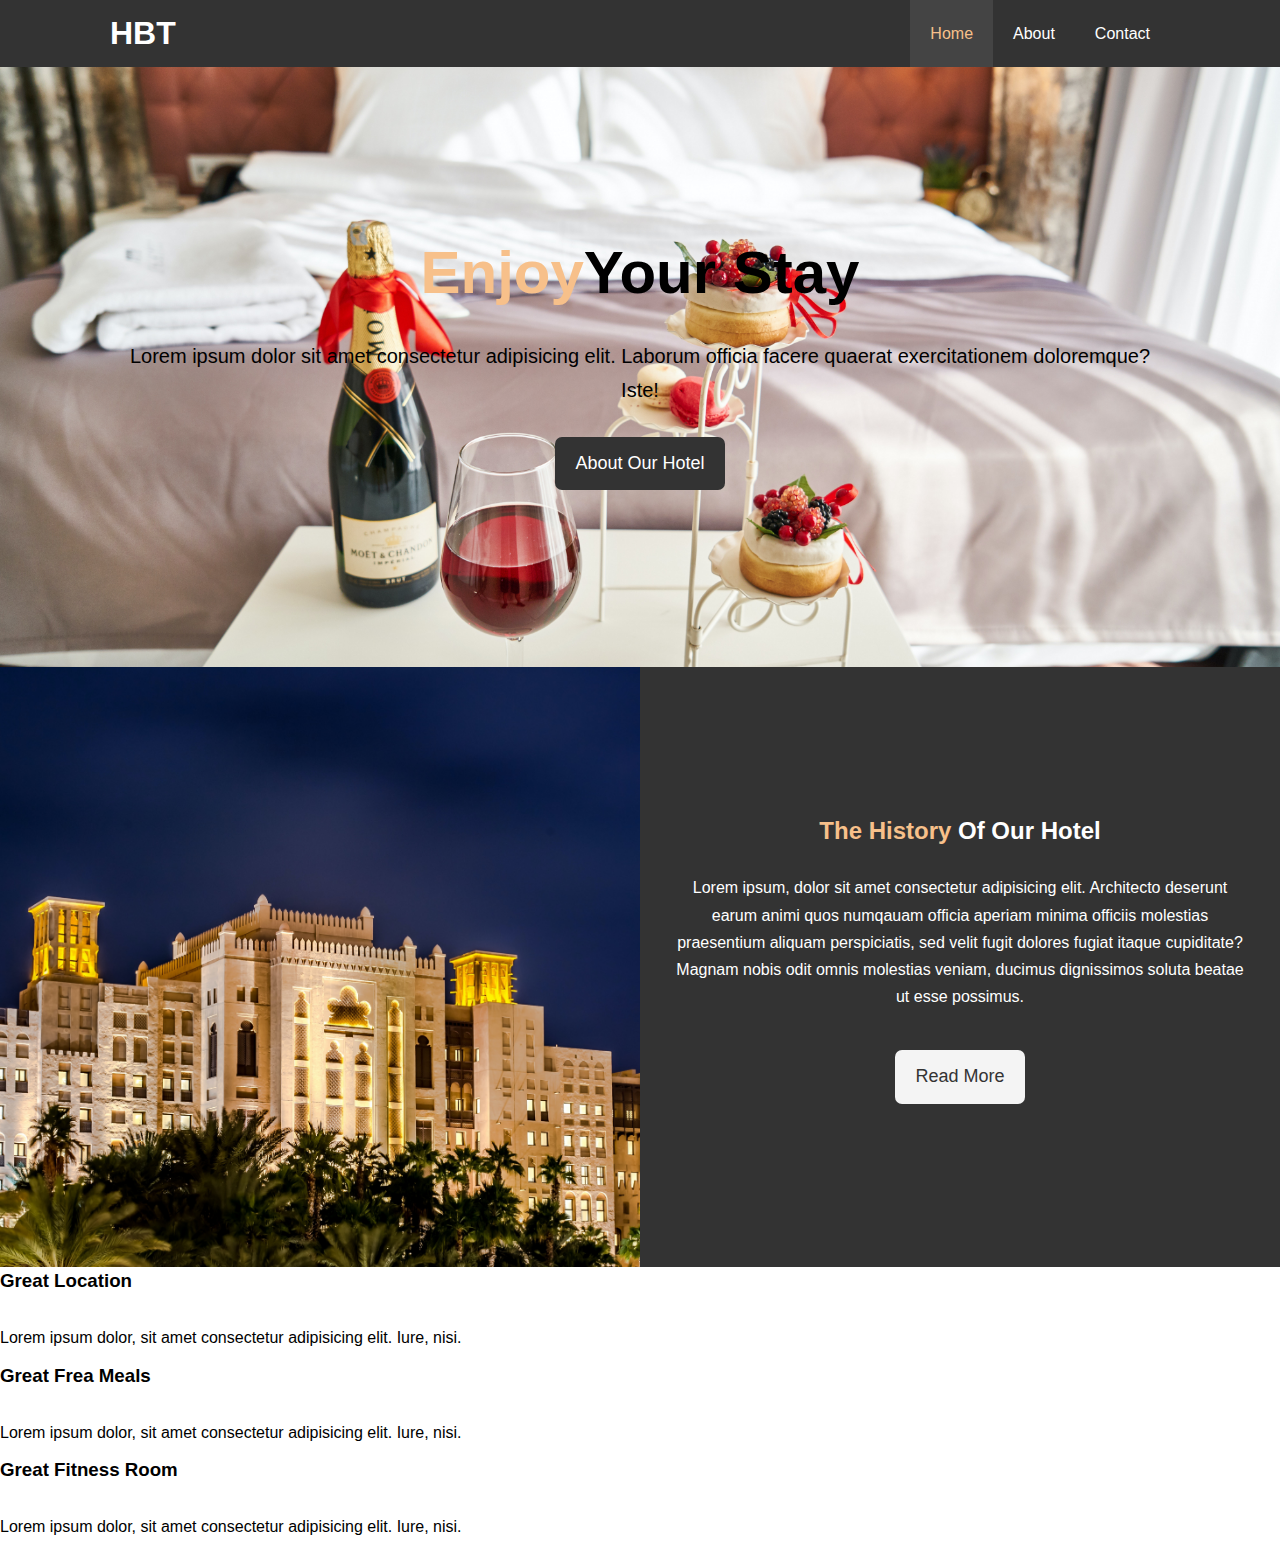
==== index.html @ e672ef1d "Add icon link" ====
<!DOCTYPE html>
<html lang="en">
<head>
    <meta charset="UTF-8">
    <meta http-equiv="X-UA-Compatible" content="IE=edge">
    <meta name="viewport" content="width=device-width, initial-scale=1.0">
    <meta name="description" content="Welcome to the most extraordinary hotel in kigali">
    <meta name="keywords" content="hotel,Kigali hotel,new Rwanda hotel">
    <link rel="stylesheet" href="https://cdnjs.cloudflare.com/ajax/libs/font-awesome/6.3.0/css/all.min.css" integrity="sha512-SzlrxWUlpfuzQ+pcUCosxcglQRNAq/DZjVsC0lE40xsADsfeQoEypE+enwcOiGjk/bSuGGKHEyjSoQ1zVisanQ==" crossorigin="anonymous" referrerpolicy="no-referrer" />
    <link rel="stylesheet" href="css/style.css">
    <title>Hotel Bt | Welcome</title>
</head>
<body>
    <header>
        <nav id="navbar">
            <div class="container">
                <h1 class="logo"><a href="index.html">HBT</a></h1>
                <ul>
                    <li><a class="current" href="index.html">Home</a></li>
                    <li><a href="about.html">About</a></li>
                    <li><a href="contact.html">Contact</a></li>
                </ul>
            </div>
        </nav>
        <div id="showcase">
         <div class="container">
            <div class="showcase-content">
                <h1><span class="text-primary">Enjoy</span>Your Stay</h1>
                <p class="lead">Lorem ipsum dolor sit amet consectetur adipisicing elit. Laborum officia facere quaerat exercitationem doloremque? Iste!</p>
                <a href="about.html" class="btn">About Our Hotel</a>                
            </div>
         </div>
        </div>
    </header>

    <section id="home-info" class="bg-dark">
        <div class="info-img"></div>
        <div class="info-content">
            <h2><span class="text-primary">The History</span> Of Our Hotel</h2>
             <p>Lorem ipsum, dolor sit amet consectetur adipisicing elit. Architecto deserunt earum animi quos numqauam officia aperiam minima officiis molestias praesentium aliquam perspiciatis, sed velit fugit dolores fugiat itaque cupiditate? Magnam nobis odit omnis molestias veniam, ducimus dignissimos soluta beatae ut esse possimus.</p>
             <a href="about.html" class="btn btn-light">Read More</a>
        </div>
    </section>
    
    <section id="features">
        <div class="box">
            <h3>Great Location</h3>
            <p>Lorem ipsum dolor, sit amet consectetur adipisicing elit. Iure, nisi.</p>
        </div>
        <div class="box">
            <h3>Great Frea Meals</h3>
            <p>Lorem ipsum dolor, sit amet consectetur adipisicing elit. Iure, nisi.</p>
        </div>
        <div class="box">
            <h3>Great Fitness Room</h3>
            <p>Lorem ipsum dolor, sit amet consectetur adipisicing elit. Iure, nisi.</p>
        </div>
    </section>
</body>
</html>
---- css/style.css ----
/* Reset */
* {
    margin: 0;
    padding: 0;
    box-sizing: border-box;
}

/* Main Styling */

html,body {
    font-family: 'Segoe UI', Tahoma, Geneva, Verdana, sans-serif;
    line-height: 1.7em;
} 

a {
    color: #333;
    text-decoration: none;
}

h1, h2, h3 {
    padding-bottom: 20px;
}

p {
    margin: 10px 0;
}

/* Utility Classes */
.container {
    margin: auto;
    max-width: 1100px;
    overflow: auto;
    padding: 0 20px;
}

.text-primary {
    color: #f7c08a;
}

.lead {
    font-size: 20px;
}

.btn {
    display: inline-block;
    font-size: 18px;
    color: #fff;
    background: #333;
    padding: 13px 20px;
    border: none;
    cursor: pointer;
    border-radius: 7px;
}
.btn:hover {
    background: #f7c08a;
    color: #333;
}

.btn-light {
    background: #f4f4f4;
    color: #333;
}
.bg-light {
    background: #f4f4f4;
    color: #333;
}
.bg-dark {
    background: #333;
    color: #fff;
}
.bg-primary {
    background: #333;
    color: #f7c08a;
}
/* Navbar  */

#navbar {
    background: #333;
    overflow: auto;
}

#navbar a {
    color: #fff;
}

#navbar h1 {
    float: left;
    padding-top: 20px;
}

#navbar ul {
    list-style: none;
    float: right;
}

#navbar ul li {
    float: left;
}

#navbar ul li a {
    display: block;
    padding: 20px;
    text-align: center;
}

#navabar ul li a:hover, 
#navbar ul li a.current {
    background: #444;
    color: #f7c08a;
}

/* Showcase */

#showcase {
    background: url('../img/room.jpg.jpg') no-repeat center center/cover;
    height: 600px;
}

#showcase .showcase-content {
    color: #000;
    text-align: center;
    padding-top: 170px;
}

#showcase .showcase-content h1 {
    font-size: 60px;
    line-height: 1.2em;
}

#showcase .showcase-content p {
    padding-bottom: 20px;
    line-height: 1.7em;
}

/* Home info */

#home-info {
    height: 600px;
}

#home-info .info-img {
    float: left;
    width: 50%;
    background: url('../img/hotel.jpg') no-repeat;
    min-height: 100%;
    background-size: cover;
}

#home-info .info-content {
    float: right;
    width: 50%;
    height: 100%;
    text-align: center;
    padding: 150px 30px;
    overflow: hidden;
}

#home-info .info-content p {
    padding-bottom: 30px;
}
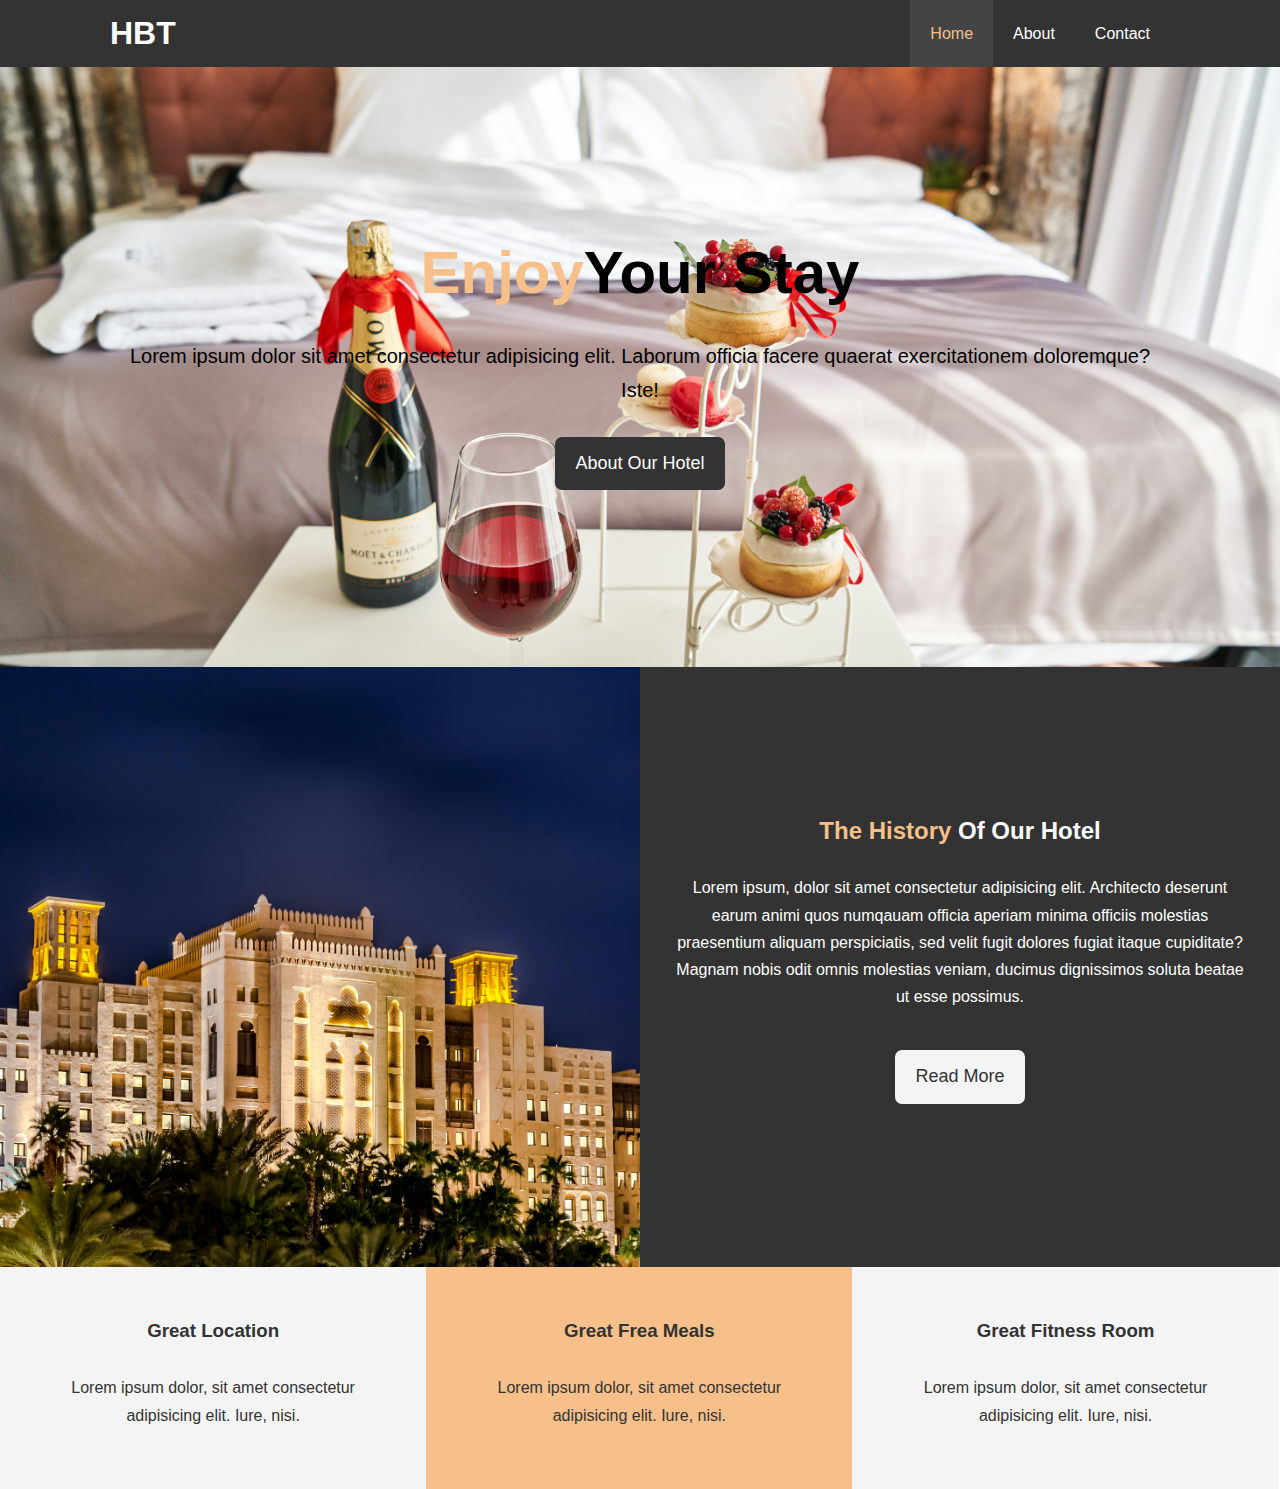
==== commit 205d655b: "Add another class to box" ====
--- a/index.html
+++ b/index.html
@@ -43,15 +43,18 @@
     </section>
     
     <section id="features">
-        <div class="box">
+        <div class="box bg-light">
+            <i class="fa-solid fa-hotel fa-3x"></i>
             <h3>Great Location</h3>
             <p>Lorem ipsum dolor, sit amet consectetur adipisicing elit. Iure, nisi.</p>
         </div>
-        <div class="box">
+        <div class="box bg-primary">
+            <i class="fa-solid fa-utensils fa-3x"></i>
             <h3>Great Frea Meals</h3>
             <p>Lorem ipsum dolor, sit amet consectetur adipisicing elit. Iure, nisi.</p>
         </div>
-        <div class="box">
+        <div class="box bg-light">
+            <i class="fa-solid fa-dumbbell fa-3x"></i>
             <h3>Great Fitness Room</h3>
             <p>Lorem ipsum dolor, sit amet consectetur adipisicing elit. Iure, nisi.</p>
         </div>
--- a/css/style.css
+++ b/css/style.css
@@ -69,8 +69,8 @@
     color: #fff;
 }
 .bg-primary {
-    background: #333;
-    color: #f7c08a;
+    background: #f7c08a;
+    color: #333;
 }
 /* Navbar  */
 
@@ -157,4 +157,16 @@
 
 #home-info .info-content p {
     padding-bottom: 30px;
+}
+
+/* features styles */
+.box {
+    float: left;
+    width: 33.3%;
+    padding: 50px;
+    text-align: center;
+}
+
+.box i {
+    margin-bottom: 10px;
 }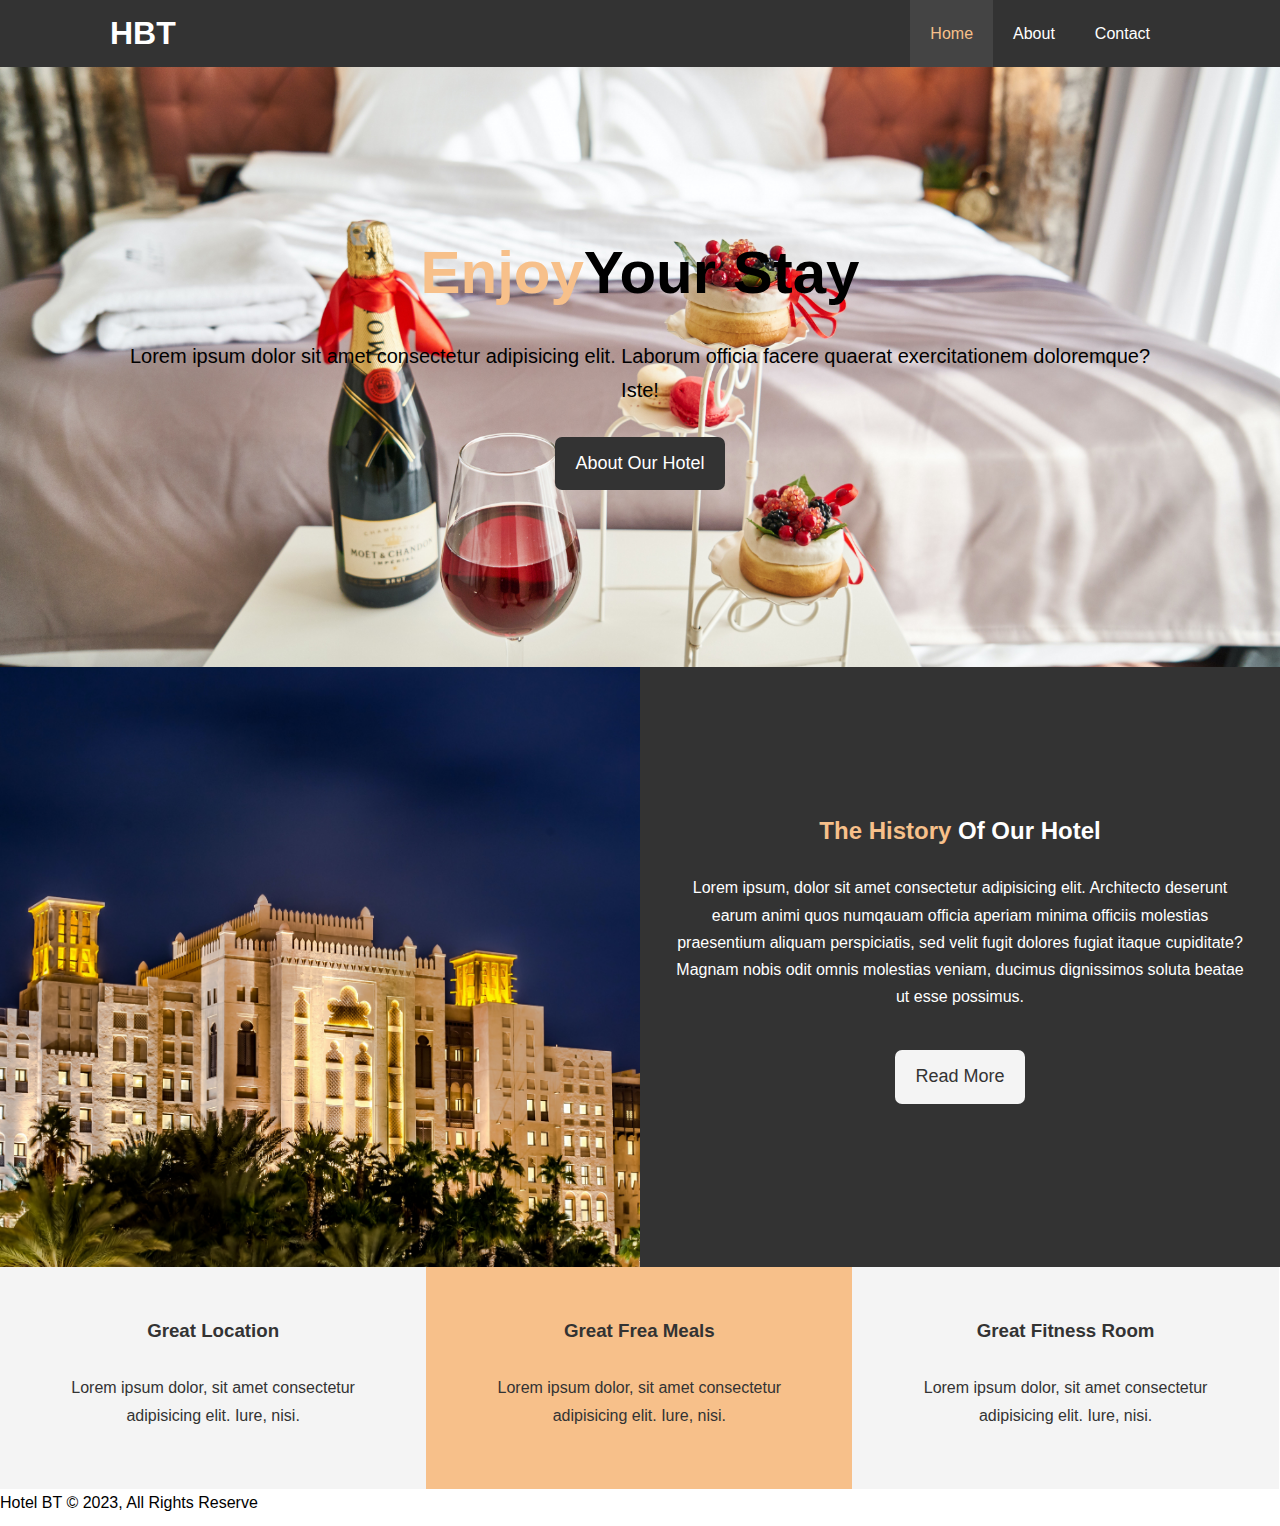
==== commit 65342007: "Add footer" ====
--- a/index.html
+++ b/index.html
@@ -59,5 +59,9 @@
             <p>Lorem ipsum dolor, sit amet consectetur adipisicing elit. Iure, nisi.</p>
         </div>
     </section>
+
+    <footer id="main-footer">
+        <p>Hotel BT &copy; 2023, All Rights Reserve</p>
+    </footer>
 </body>
 </html>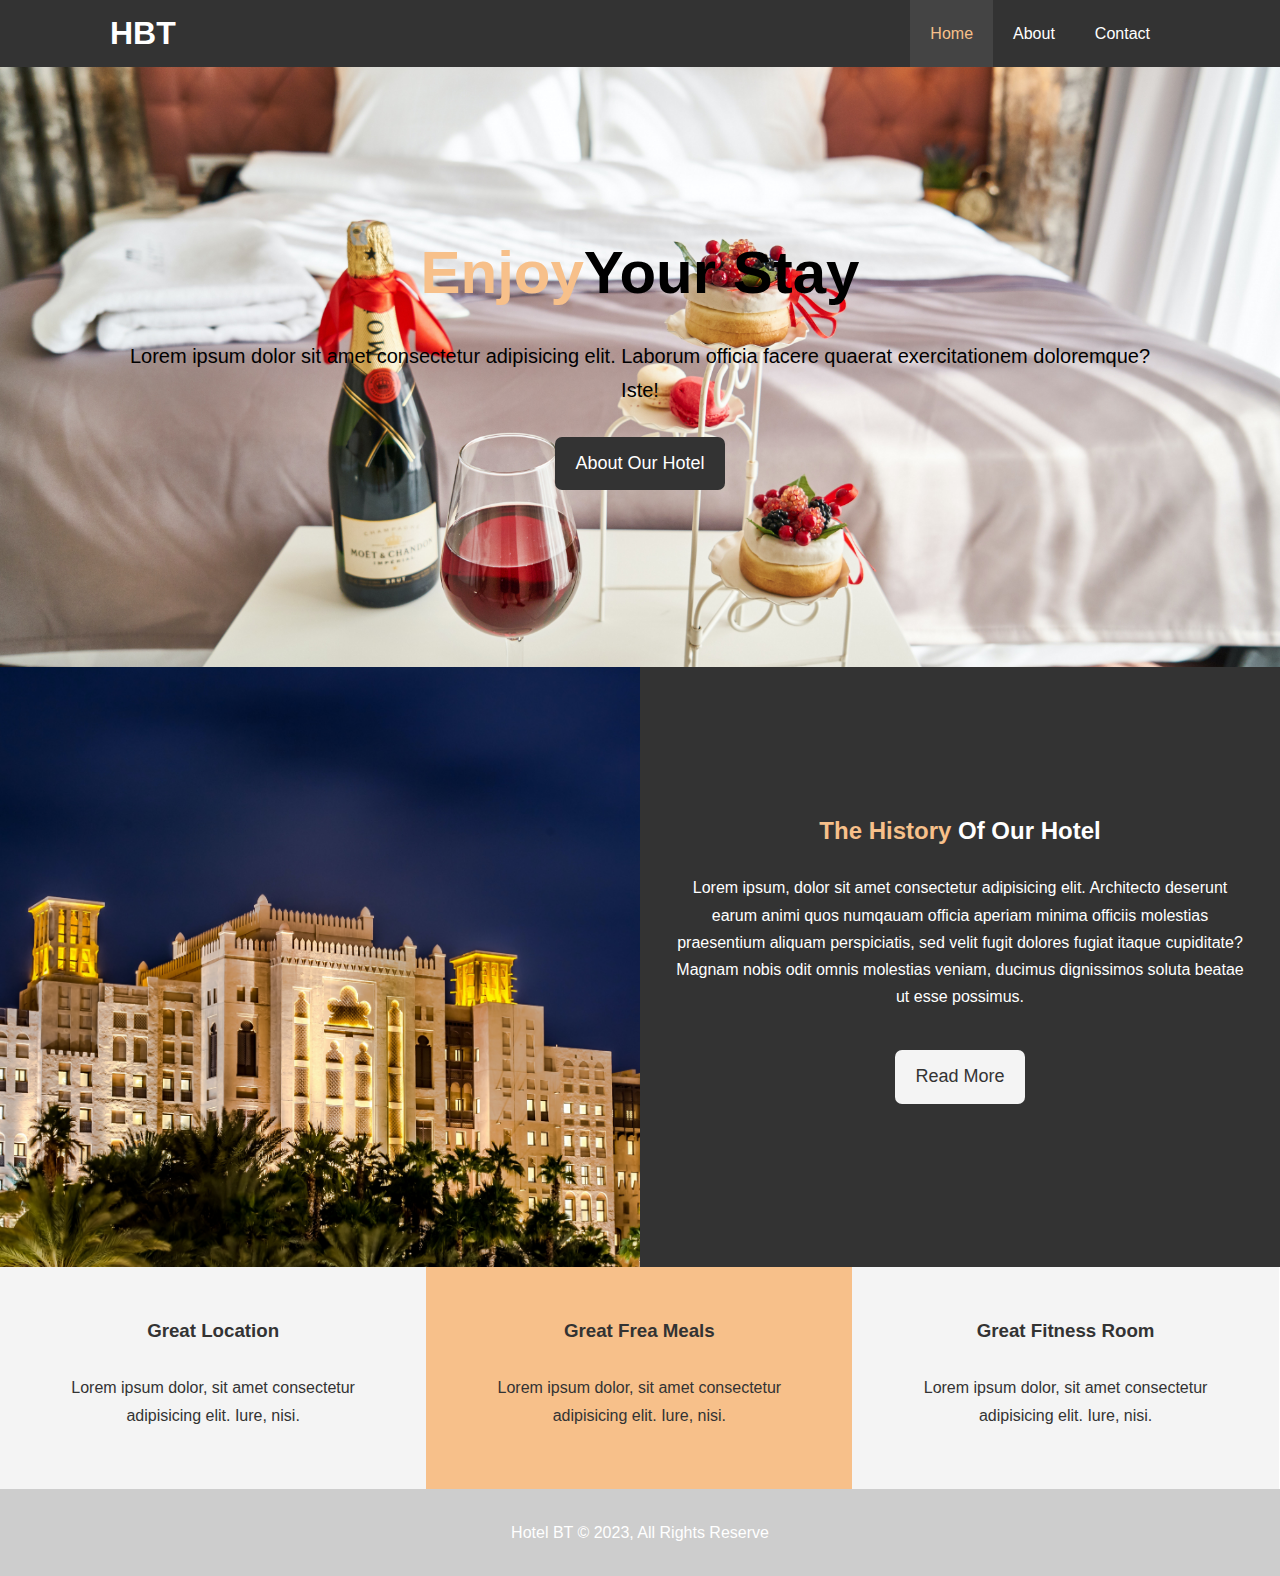
==== commit 98a311bd: "Add clr" ====
--- a/index.html
+++ b/index.html
@@ -59,7 +59,7 @@
             <p>Lorem ipsum dolor, sit amet consectetur adipisicing elit. Iure, nisi.</p>
         </div>
     </section>
-
+       <div class="clr"></div>
     <footer id="main-footer">
         <p>Hotel BT &copy; 2023, All Rights Reserve</p>
     </footer>
--- a/css/style.css
+++ b/css/style.css
@@ -71,6 +71,10 @@
 .bg-primary {
     background: #f7c08a;
     color: #333;
+}
+
+.clr {
+    clear: both;
 }
 /* Navbar  */
 
@@ -169,4 +173,12 @@
 
 .box i {
     margin-bottom: 10px;
+}
+
+/* Footer */
+#main-footer {
+    text-align: center;
+    background: #4444;
+    color: #fff;
+    padding: 20px;
 }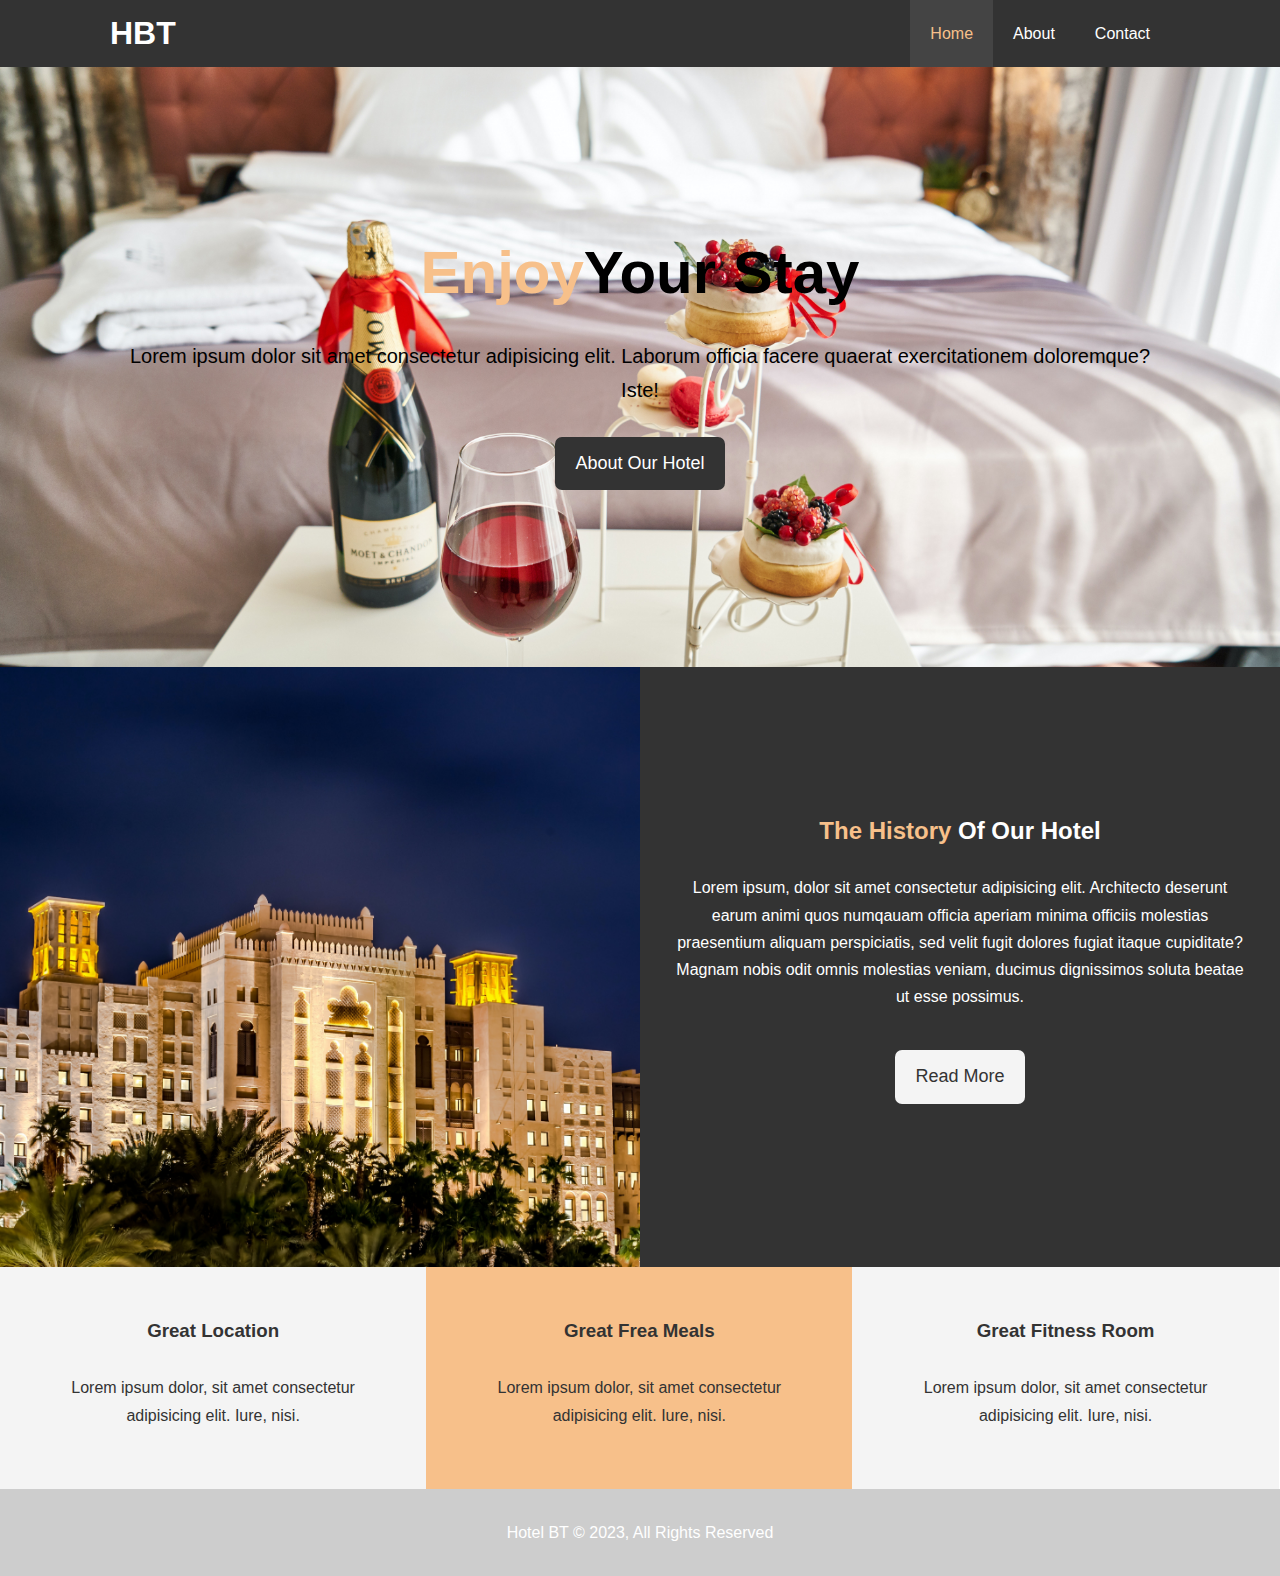
==== commit d1d4710c: "Update footer paragraph" ====
--- a/index.html
+++ b/index.html
@@ -61,7 +61,7 @@
     </section>
        <div class="clr"></div>
     <footer id="main-footer">
-        <p>Hotel BT &copy; 2023, All Rights Reserve</p>
+        <p>Hotel BT &copy; 2023, All Rights Reserved</p>
     </footer>
 </body>
 </html>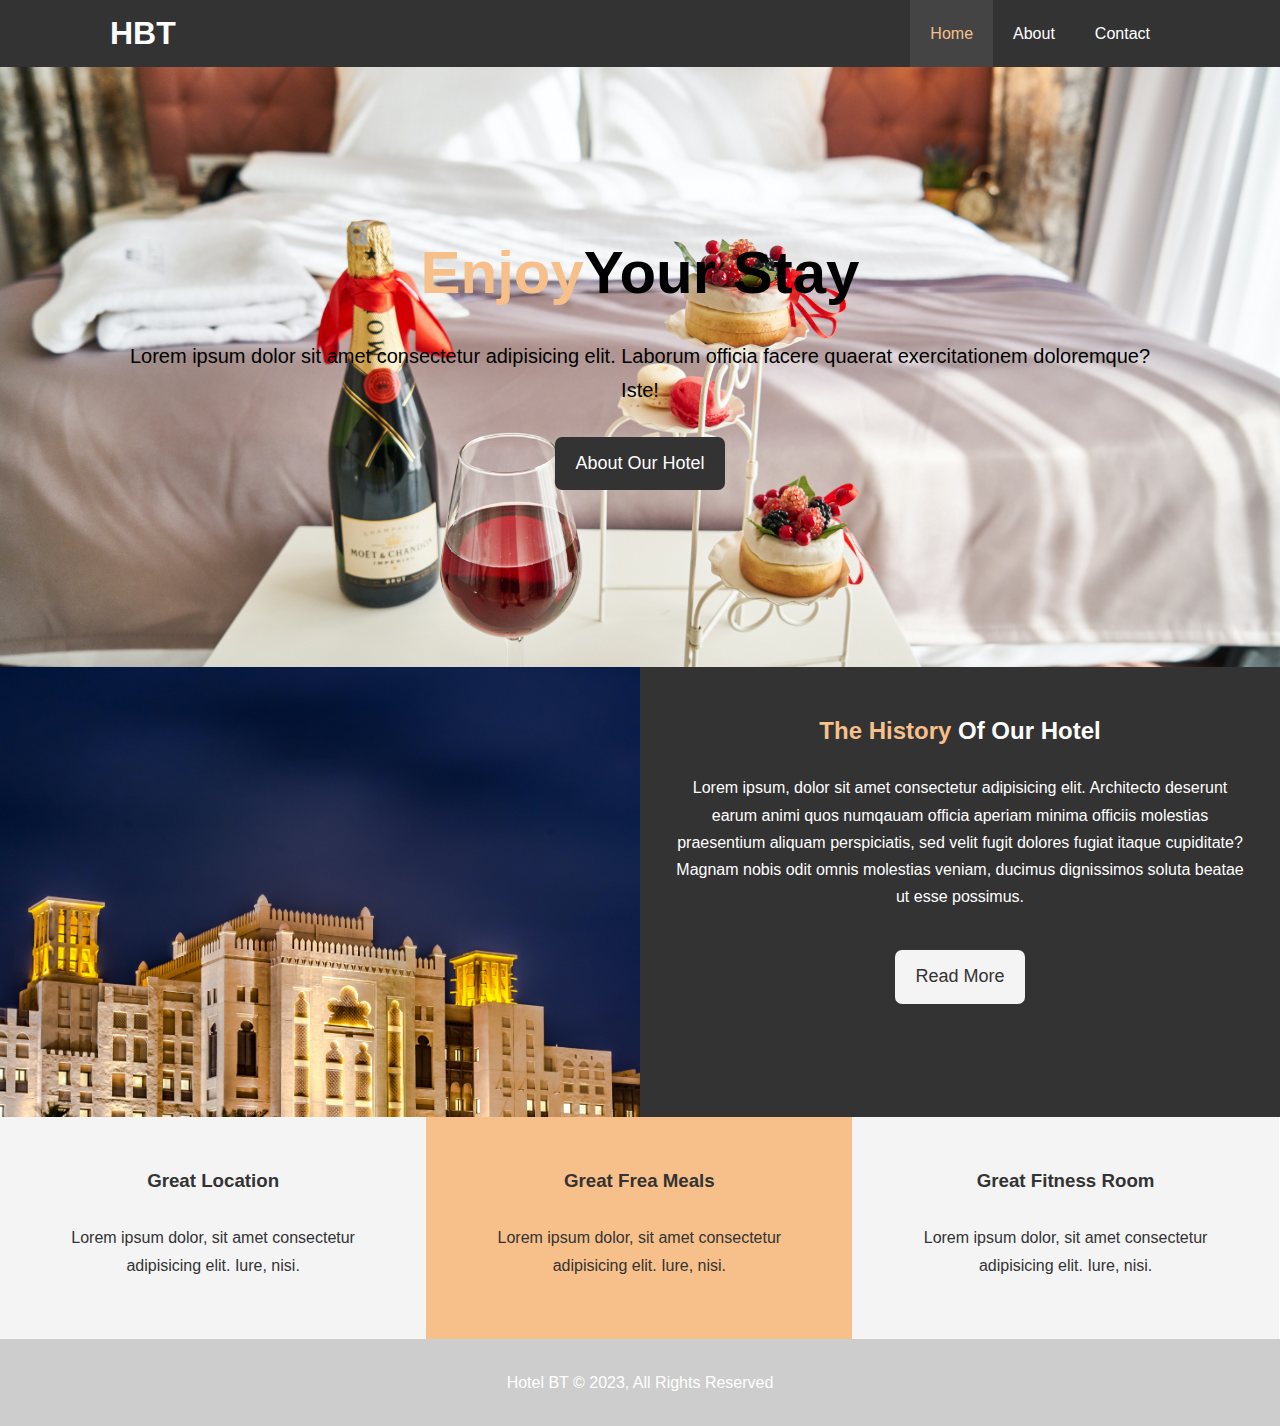
==== commit d8f84768: "Update line length" ====
--- a/index.html
+++ b/index.html
@@ -1,67 +1,93 @@
 <!DOCTYPE html>
 <html lang="en">
-<head>
-    <meta charset="UTF-8">
-    <meta http-equiv="X-UA-Compatible" content="IE=edge">
-    <meta name="viewport" content="width=device-width, initial-scale=1.0">
-    <meta name="description" content="Welcome to the most extraordinary hotel in kigali">
-    <meta name="keywords" content="hotel,Kigali hotel,new Rwanda hotel">
-    <link rel="stylesheet" href="https://cdnjs.cloudflare.com/ajax/libs/font-awesome/6.3.0/css/all.min.css" integrity="sha512-SzlrxWUlpfuzQ+pcUCosxcglQRNAq/DZjVsC0lE40xsADsfeQoEypE+enwcOiGjk/bSuGGKHEyjSoQ1zVisanQ==" crossorigin="anonymous" referrerpolicy="no-referrer" />
-    <link rel="stylesheet" href="css/style.css">
+  <head>
+    <meta charset="UTF-8" />
+    <meta http-equiv="X-UA-Compatible" content="IE=edge" />
+    <meta name="viewport" content="width=device-width, initial-scale=1.0" />
+    <meta name="description" content="Welcome to the most extraordinary hotel in kigali" />
+    <meta name="keywords" content="hotel,Kigali hotel,new Rwanda hotel" />
+    <link
+      rel="stylesheet"
+      href="https://cdnjs.cloudflare.com/ajax/libs/font-awesome/6.3.0/css/all.min.css"
+      integrity="sha512-SzlrxWUlpfuzQ+pcUCosxcglQRNAq/DZjVsC0lE40xsADsfeQoEypE+enwcOiGjk/bSuGGKHEyjSoQ1zVisanQ=="
+      crossorigin="anonymous"
+      referrerpolicy="no-referrer"
+    />
+    <link rel="stylesheet" href="css/style.css" />
+    <link rel="stylesheet" media="screen and (max-width: 768px)" href="css/mobile.css" />
     <title>Hotel Bt | Welcome</title>
-</head>
-<body>
+  </head>
+  <body>
     <header>
-        <nav id="navbar">
-            <div class="container">
-                <h1 class="logo"><a href="index.html">HBT</a></h1>
-                <ul>
-                    <li><a class="current" href="index.html">Home</a></li>
-                    <li><a href="about.html">About</a></li>
-                    <li><a href="contact.html">Contact</a></li>
-                </ul>
-            </div>
-        </nav>
-        <div id="showcase">
-         <div class="container">
-            <div class="showcase-content">
-                <h1><span class="text-primary">Enjoy</span>Your Stay</h1>
-                <p class="lead">Lorem ipsum dolor sit amet consectetur adipisicing elit. Laborum officia facere quaerat exercitationem doloremque? Iste!</p>
-                <a href="about.html" class="btn">About Our Hotel</a>                
-            </div>
-         </div>
+      <nav id="navbar">
+        <div class="container">
+          <h1 class="logo">
+            <a href="index.html">HBT</a>
+          </h1>
+          <ul>
+            <li>
+              <a class="current" href="index.html">Home</a>
+            </li>
+            <li>
+              <a href="about.html">About</a>
+            </li>
+            <li>
+              <a href="contact.html">Contact</a>
+            </li>
+          </ul>
         </div>
+      </nav>
+      <div id="showcase">
+        <div class="container">
+          <div class="showcase-content">
+            <h1><span class="text-primary">Enjoy</span>Your Stay</h1>
+            <p class="lead">
+              Lorem ipsum dolor sit amet consectetur adipisicing elit. Laborum officia facere
+              quaerat exercitationem doloremque? Iste!
+            </p>
+            <a href="about.html" class="btn">About Our Hotel</a>
+          </div>
+        </div>
+      </div>
     </header>
 
     <section id="home-info" class="bg-dark">
-        <div class="info-img"></div>
-        <div class="info-content">
-            <h2><span class="text-primary">The History</span> Of Our Hotel</h2>
-             <p>Lorem ipsum, dolor sit amet consectetur adipisicing elit. Architecto deserunt earum animi quos numqauam officia aperiam minima officiis molestias praesentium aliquam perspiciatis, sed velit fugit dolores fugiat itaque cupiditate? Magnam nobis odit omnis molestias veniam, ducimus dignissimos soluta beatae ut esse possimus.</p>
-             <a href="about.html" class="btn btn-light">Read More</a>
-        </div>
+      <div class="info-img"></div>
+      <div class="info-content">
+        <h2>
+          <span class="text-primary">The History</span>
+          Of Our Hotel
+        </h2>
+        <p>
+          Lorem ipsum, dolor sit amet consectetur adipisicing elit. Architecto deserunt earum animi
+          quos numqauam officia aperiam minima officiis molestias praesentium aliquam perspiciatis,
+          sed velit fugit dolores fugiat itaque cupiditate? Magnam nobis odit omnis molestias
+          veniam, ducimus dignissimos soluta beatae ut esse possimus.
+        </p>
+        <a href="about.html" class="btn btn-light">Read More</a>
+      </div>
     </section>
-    
+
     <section id="features">
-        <div class="box bg-light">
-            <i class="fa-solid fa-hotel fa-3x"></i>
-            <h3>Great Location</h3>
-            <p>Lorem ipsum dolor, sit amet consectetur adipisicing elit. Iure, nisi.</p>
-        </div>
-        <div class="box bg-primary">
-            <i class="fa-solid fa-utensils fa-3x"></i>
-            <h3>Great Frea Meals</h3>
-            <p>Lorem ipsum dolor, sit amet consectetur adipisicing elit. Iure, nisi.</p>
-        </div>
-        <div class="box bg-light">
-            <i class="fa-solid fa-dumbbell fa-3x"></i>
-            <h3>Great Fitness Room</h3>
-            <p>Lorem ipsum dolor, sit amet consectetur adipisicing elit. Iure, nisi.</p>
-        </div>
+      <div class="box bg-light">
+        <i class="fa-solid fa-hotel fa-3x"></i>
+        <h3>Great Location</h3>
+        <p>Lorem ipsum dolor, sit amet consectetur adipisicing elit. Iure, nisi.</p>
+      </div>
+      <div class="box bg-primary">
+        <i class="fa-solid fa-utensils fa-3x"></i>
+        <h3>Great Frea Meals</h3>
+        <p>Lorem ipsum dolor, sit amet consectetur adipisicing elit. Iure, nisi.</p>
+      </div>
+      <div class="box bg-light">
+        <i class="fa-solid fa-dumbbell fa-3x"></i>
+        <h3>Great Fitness Room</h3>
+        <p>Lorem ipsum dolor, sit amet consectetur adipisicing elit. Iure, nisi.</p>
+      </div>
     </section>
-       <div class="clr"></div>
+    <div class="clr"></div>
     <footer id="main-footer">
-        <p>Hotel BT &copy; 2023, All Rights Reserved</p>
+      <p>Hotel BT &copy; 2023, All Rights Reserved</p>
     </footer>
-</body>
-</html>+  </body>
+</html>
--- a/css/style.css
+++ b/css/style.css
@@ -1,184 +1,279 @@
 /* Reset */
 * {
-    margin: 0;
-    padding: 0;
-    box-sizing: border-box;
+  margin: 0;
+  padding: 0;
+  box-sizing: border-box;
 }
 
 /* Main Styling */
 
-html,body {
-    font-family: 'Segoe UI', Tahoma, Geneva, Verdana, sans-serif;
-    line-height: 1.7em;
-} 
+html,
+body {
+  font-family: "Segoe UI", Tahoma, Geneva, Verdana, sans-serif;
+  line-height: 1.7em;
+}
 
 a {
-    color: #333;
-    text-decoration: none;
-}
-
-h1, h2, h3 {
-    padding-bottom: 20px;
+  color: #333;
+  text-decoration: none;
+}
+
+h1,
+h2,
+h3 {
+  padding-bottom: 20px;
 }
 
 p {
-    margin: 10px 0;
+  margin: 10px 0;
 }
 
 /* Utility Classes */
 .container {
-    margin: auto;
-    max-width: 1100px;
-    overflow: auto;
-    padding: 0 20px;
+  margin: auto;
+  max-width: 1100px;
+  overflow: auto;
+  padding: 0 20px;
 }
 
 .text-primary {
-    color: #f7c08a;
+  color: #f7c08a;
 }
 
 .lead {
-    font-size: 20px;
+  font-size: 20px;
 }
 
 .btn {
-    display: inline-block;
-    font-size: 18px;
-    color: #fff;
-    background: #333;
-    padding: 13px 20px;
-    border: none;
-    cursor: pointer;
-    border-radius: 7px;
+  display: inline-block;
+  font-size: 18px;
+  color: #fff;
+  background: #333;
+  padding: 13px 20px;
+  border: none;
+  cursor: pointer;
+  border-radius: 7px;
 }
 .btn:hover {
-    background: #f7c08a;
-    color: #333;
+  background: #f7c08a;
+  color: #333;
 }
 
 .btn-light {
-    background: #f4f4f4;
-    color: #333;
+  background: #f4f4f4;
+  color: #333;
 }
 .bg-light {
-    background: #f4f4f4;
-    color: #333;
+  background: #f4f4f4;
+  color: #333;
 }
 .bg-dark {
-    background: #333;
-    color: #fff;
+  background: #333;
+  color: #fff;
 }
 .bg-primary {
-    background: #f7c08a;
-    color: #333;
+  background: #f7c08a;
+  color: #333;
 }
 
 .clr {
-    clear: both;
+  clear: both;
+}
+.l-heading {
+  font-size: 40px;
+}
+
+/* padding */
+.py-1 {
+  padding: 10px 0;
+}
+.py-2 {
+  padding: 20px 0;
+}
+.py-3 {
+  padding: 30px 0;
 }
 /* Navbar  */
 
 #navbar {
-    background: #333;
-    overflow: auto;
+  background: #333;
+  overflow: auto;
 }
 
 #navbar a {
-    color: #fff;
-}
-
-#navbar h1 {
-    float: left;
-    padding-top: 20px;
+  color: #fff;
+}
+
+#navbar .logo {
+  float: left;
+  padding-top: 20px;
 }
 
 #navbar ul {
-    list-style: none;
-    float: right;
+  list-style: none;
+  float: right;
 }
 
 #navbar ul li {
-    float: left;
+  float: left;
 }
 
 #navbar ul li a {
-    display: block;
-    padding: 20px;
-    text-align: center;
-}
-
-#navabar ul li a:hover, 
+  display: block;
+  padding: 20px;
+  text-align: center;
+}
+
+#navabar ul li a:hover,
 #navbar ul li a.current {
-    background: #444;
-    color: #f7c08a;
+  background: #444;
+  color: #f7c08a;
 }
 
 /* Showcase */
 
 #showcase {
-    background: url('../img/room.jpg.jpg') no-repeat center center/cover;
-    height: 600px;
+  background: url("../img/room.jpg.jpg") no-repeat center center/cover;
+  height: 600px;
 }
 
 #showcase .showcase-content {
-    color: #000;
-    text-align: center;
-    padding-top: 170px;
+  color: #000;
+  text-align: center;
+  padding-top: 170px;
 }
 
 #showcase .showcase-content h1 {
-    font-size: 60px;
-    line-height: 1.2em;
+  font-size: 60px;
+  line-height: 1.2em;
 }
 
 #showcase .showcase-content p {
-    padding-bottom: 20px;
-    line-height: 1.7em;
+  padding-bottom: 20px;
+  line-height: 1.7em;
 }
 
 /* Home info */
 
 #home-info {
-    height: 600px;
+  height: 450px;
 }
 
 #home-info .info-img {
-    float: left;
-    width: 50%;
-    background: url('../img/hotel.jpg') no-repeat;
-    min-height: 100%;
-    background-size: cover;
+  float: left;
+  width: 50%;
+  background: url("../img/hotel.jpg") no-repeat;
+  min-height: 100%;
+  background-size: cover;
 }
 
 #home-info .info-content {
-    float: right;
-    width: 50%;
-    height: 100%;
-    text-align: center;
-    padding: 150px 30px;
-    overflow: hidden;
+  float: right;
+  width: 50%;
+  height: 100%;
+  text-align: center;
+  padding: 50px 30px;
+  overflow: hidden;
 }
 
 #home-info .info-content p {
-    padding-bottom: 30px;
+  padding-bottom: 30px;
 }
 
 /* features styles */
 .box {
-    float: left;
-    width: 33.3%;
-    padding: 50px;
-    text-align: center;
+  float: left;
+  width: 33.3%;
+  padding: 50px;
+  text-align: center;
 }
 
 .box i {
-    margin-bottom: 10px;
-}
-
+  margin-bottom: 10px;
+}
+
+/* Contant Form */
+#contact-form .form-group {
+  margin-bottom: 20px;
+}
+
+#contact-form label {
+  display: block;
+  margin-bottom: 5px;
+}
+
+#contact-form input,
+#contact-form textarea {
+  width: 100%;
+  padding: 10px;
+  border: 1px #ddd solid;
+}
+
+#contact-form textarea {
+  height: 200px;
+}
+
+#contact-form input:focus,
+#contact-form textarea:focus {
+  outline: none;
+  border-color: #f7c08a;
+}
+
+#contact-info {
+  margin-top: 20px;
+}
+
+/* About */
+#about-info .info-right {
+  float: right;
+  width: 50%;
+  min-height: 100%;
+}
+
+#about-info .info-right img {
+  display: block;
+  margin: auto;
+  width: 70%;
+  border-radius: 50%;
+  height: 270px;
+}
+
+#about-info .info-left {
+  float: left;
+  width: 50%;
+  min-height: 100%;
+}
+
+/* Testimonials */
+#testimonials {
+  height: 600px;
+  background: url("/img/background.jpg.jpg") no-repeat center center/cover;
+  padding-top: 100px;
+}
+
+#testimonials h2 {
+  color: #fff;
+  text-align: center;
+  padding-bottom: 40px;
+}
+
+#testimonials .testimonial {
+  padding: 20px;
+  margin-bottom: 40px;
+  border-radius: 5px;
+  opacity: 0.9;
+}
+#testimonials .testimonial img {
+  width: 100px;
+  float: left;
+  margin-right: 20px;
+  border-radius: 50%;
+  height: 130px;
+}
 /* Footer */
 #main-footer {
-    text-align: center;
-    background: #4444;
-    color: #fff;
-    padding: 20px;
-}+  text-align: center;
+  background: #4444;
+  color: #fff;
+  padding: 20px;
+}
--- a/css/mobile.css
+++ b/css/mobile.css
@@ -0,0 +1,33 @@
+/* Navbar */
+#navbar .logo {
+  float: none;
+  text-align: center;
+}
+
+#navbar ul,
+#navbar ul li {
+  float: none;
+}
+
+#navbar ul li a {
+  padding: 5px;
+  border-bottom: #444 dotted 1px;
+}
+
+/* Home Info */
+
+#home-info .info-img {
+  display: none;
+}
+
+#home-info .info-content {
+  float: none;
+  width: 100%;
+}
+
+/* Boxes */
+
+.box {
+  float: none;
+  width: 100%;
+}
